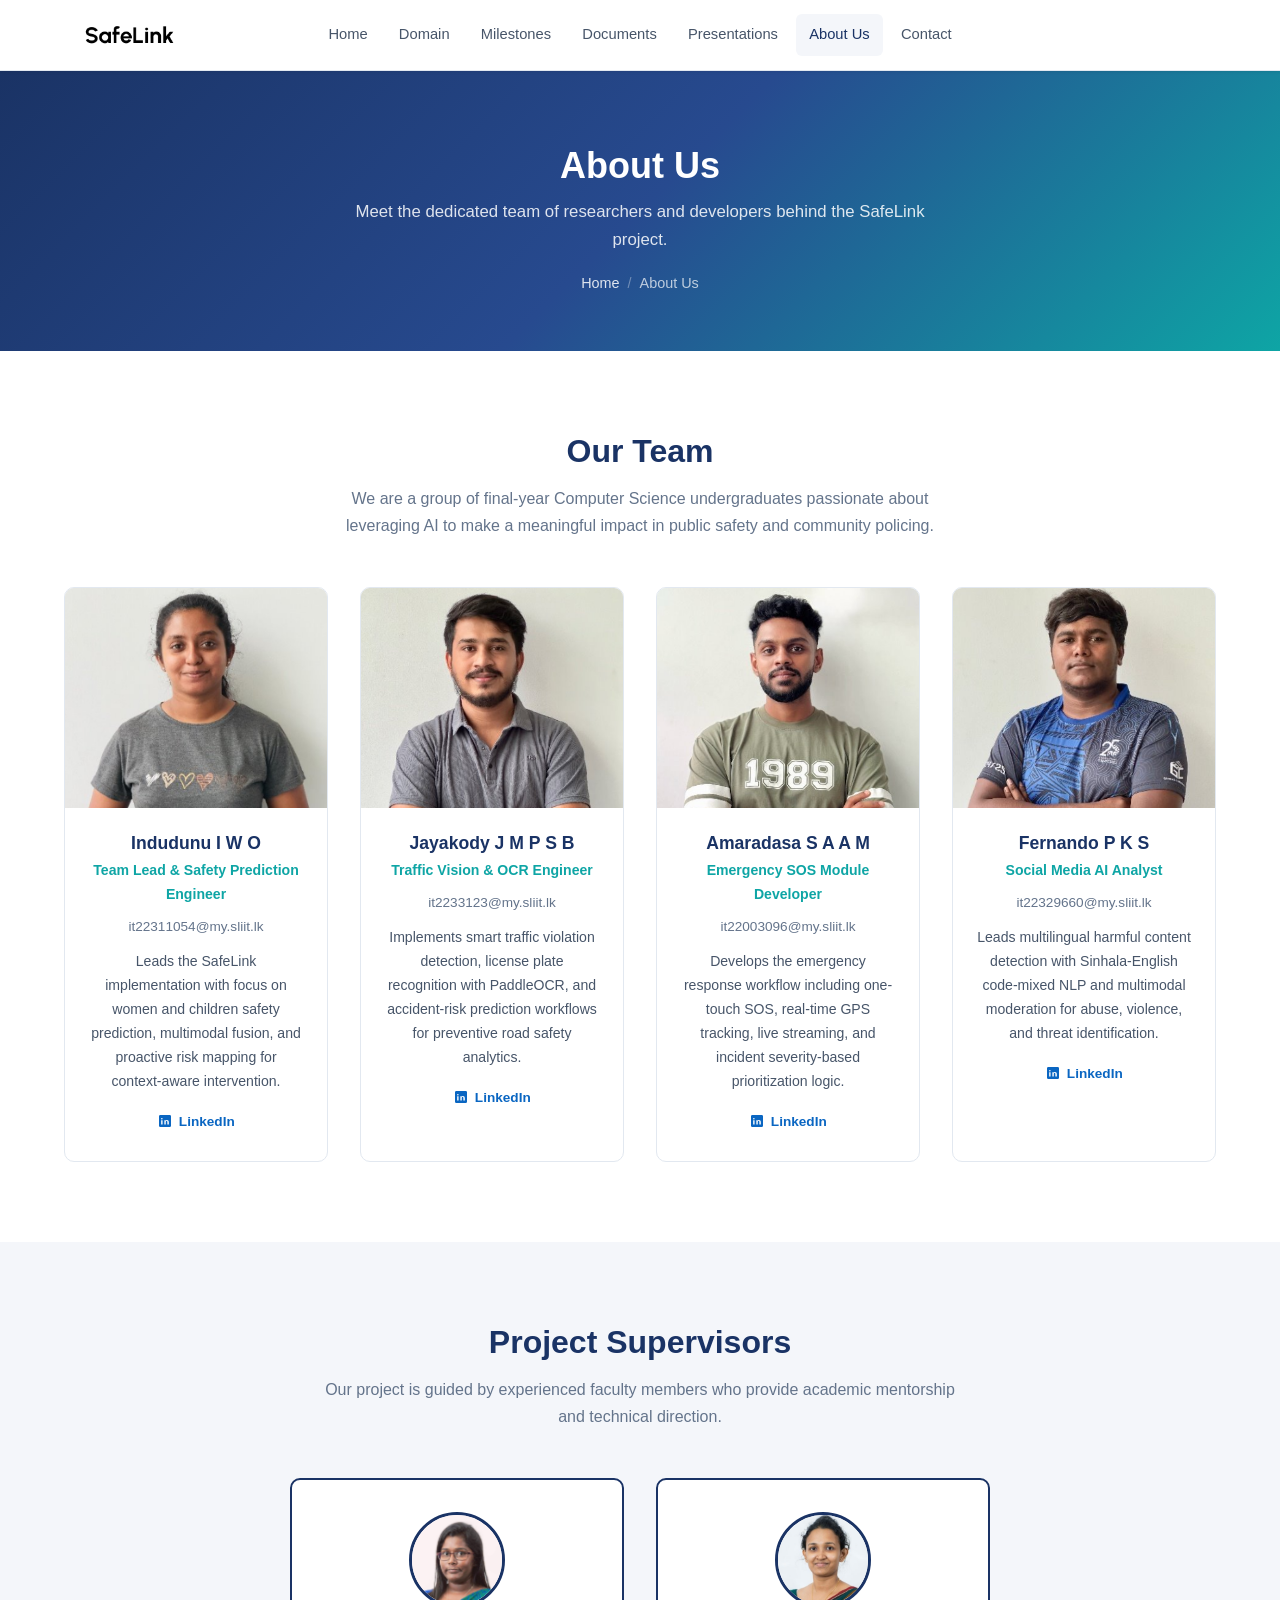
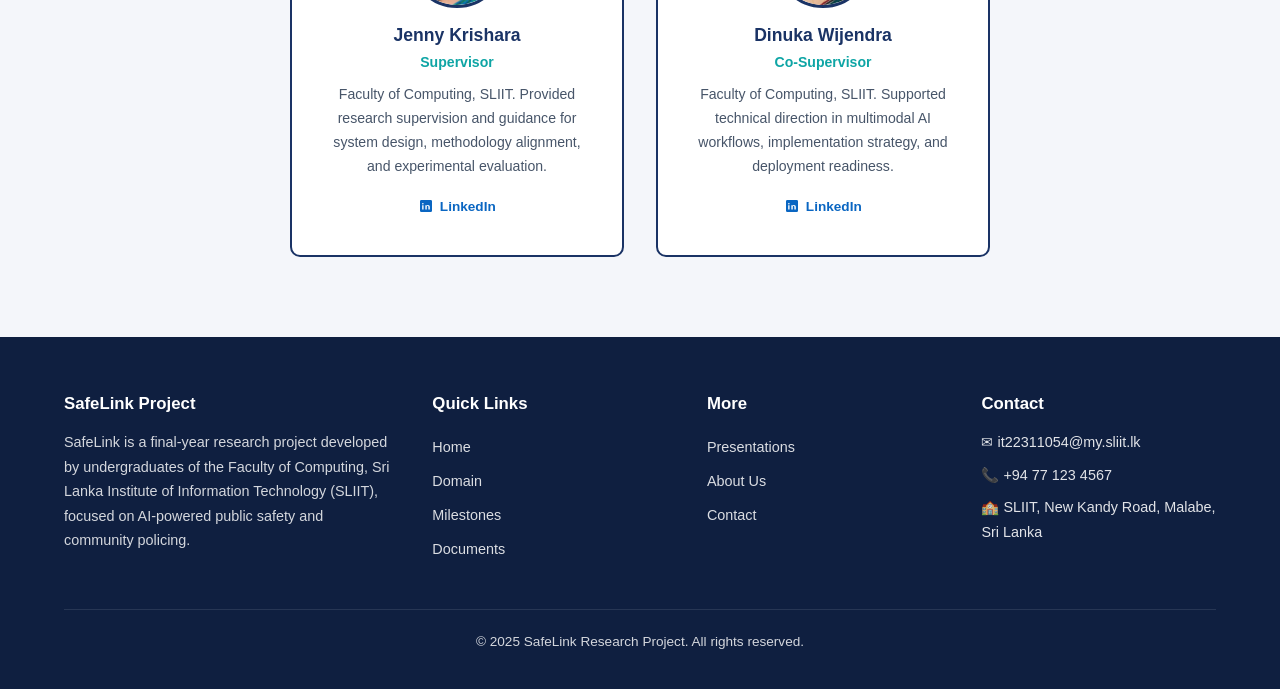
==== about.html @ ca7496c5 "feat: Initial Commit" ====
<!DOCTYPE html>
<!--
  about.html
  ==========
  About Us page for the SafeLink project.
  Introduces the team members, their roles, and project supervisors.
-->
<html lang="en">
<head>
    <meta charset="UTF-8">
    <meta name="viewport" content="width=device-width, initial-scale=1.0">
    <meta name="description" content="Meet the team behind the SafeLink research project">
    <title>About Us | SafeLink Project</title>
    <link rel="stylesheet" href="css/style.css">
</head>
<body>

    <!-- ===================== NAVIGATION BAR ===================== -->
    <nav class="navbar" aria-label="Main navigation">
        <div class="container">
            <a href="index.html" class="nav-logo">
                <img src="images/logo.png" alt="SafeLink Logo">
            </a>
            <div class="nav-links" id="navLinks">
                <a href="index.html">Home</a>
                <a href="domain.html">Domain</a>
                <a href="milestones.html">Milestones</a>
                <a href="documents.html">Documents</a>
                <a href="presentations.html">Presentations</a>
                <a href="about.html" class="active">About Us</a>
                <a href="contact.html">Contact</a>
            </div>
            <button class="nav-toggle" id="navToggle" aria-label="Toggle navigation menu">
                <span></span>
                <span></span>
                <span></span>
            </button>
        </div>
    </nav>

    <!-- ===================== PAGE BANNER ===================== -->
    <section class="page-banner">
        <div class="container">
            <h1>About Us</h1>
            <p>Meet the dedicated team of researchers and developers behind the SafeLink project.</p>
            <div class="breadcrumb">
                <a href="index.html">Home</a>
                <span class="separator">/</span>
                <span>About Us</span>
            </div>
        </div>
    </section>

    <!-- ===================== TEAM INTRODUCTION ===================== -->
    <section class="section">
        <div class="container">
            <div class="section-header">
                <h2>Our Team</h2>
                <p>
                    We are a group of final-year Computer Science undergraduates passionate about
                    leveraging AI to make a meaningful impact in public safety and community policing.
                </p>
            </div>

            <!-- Team member cards -->
            <div class="team-grid">

                <!-- Member 1 -->
                <div class="team-card">
                    <div class="team-photo">
                        <img src="images/member1.png" alt="Photo of Indudunu I W O">
                    </div>
                    <div class="team-info">
                        <h3>Indudunu I W O</h3>
                        <p class="team-role">Team Lead &amp; Safety Prediction Engineer</p>
                        <p class="team-email">it22311054@my.sliit.lk</p>
                        <p class="team-bio">
                            Leads the SafeLink implementation with focus on women and children
                            safety prediction, multimodal fusion, and proactive risk mapping for
                            context-aware intervention.
                        </p>
                        <div class="team-social">
                            <a href="https://www.linkedin.com/in/oshadhie-indudunu-34656b2b5/" class="social-link linkedin-link" target="_blank" rel="noopener" aria-label="Oshadhie Indudunu LinkedIn profile">
                                <svg viewBox="0 0 24 24" aria-hidden="true" focusable="false">
                                    <path d="M19 3A2 2 0 0 1 21 5V19A2 2 0 0 1 19 21H5A2 2 0 0 1 3 19V5A2 2 0 0 1 5 3H19M8.34 17.34V10.77H6.26V17.34H8.34M7.3 9.84A1.2 1.2 0 1 0 7.3 7.44A1.2 1.2 0 0 0 7.3 9.84M17.74 17.34V13.74C17.74 11.81 16.71 10.49 14.86 10.49C13.97 10.49 13.37 10.98 13.12 11.45V10.77H11.04V17.34H13.12V13.84C13.12 12.92 13.29 12.03 14.42 12.03C15.54 12.03 15.55 13.07 15.55 13.89V17.34H17.74Z" />
                                </svg>
                                LinkedIn
                            </a>
                        </div>
                    </div>
                </div>

                <!-- Member 2 -->
                <div class="team-card">
                    <div class="team-photo">
                        <img src="images/member2.png" alt="Photo of Jayakody J M P S B">
                    </div>
                    <div class="team-info">
                        <h3>Jayakody J M P S B</h3>
                        <p class="team-role">Traffic Vision &amp; OCR Engineer</p>
                        <p class="team-email">it2233123@my.sliit.lk</p>
                        <p class="team-bio">
                            Implements smart traffic violation detection, license plate recognition
                            with PaddleOCR, and accident-risk prediction workflows for preventive
                            road safety analytics.
                        </p>
                        <div class="team-social">
                            <a href="https://www.linkedin.com/in/pamuditha-jayakody-bb778a324/" class="social-link linkedin-link" target="_blank" rel="noopener" aria-label="Pamuditha Jayakody LinkedIn profile">
                                <svg viewBox="0 0 24 24" aria-hidden="true" focusable="false">
                                    <path d="M19 3A2 2 0 0 1 21 5V19A2 2 0 0 1 19 21H5A2 2 0 0 1 3 19V5A2 2 0 0 1 5 3H19M8.34 17.34V10.77H6.26V17.34H8.34M7.3 9.84A1.2 1.2 0 1 0 7.3 7.44A1.2 1.2 0 0 0 7.3 9.84M17.74 17.34V13.74C17.74 11.81 16.71 10.49 14.86 10.49C13.97 10.49 13.37 10.98 13.12 11.45V10.77H11.04V17.34H13.12V13.84C13.12 12.92 13.29 12.03 14.42 12.03C15.54 12.03 15.55 13.07 15.55 13.89V17.34H17.74Z" />
                                </svg>
                                LinkedIn
                            </a>
                        </div>
                    </div>
                </div>

                <!-- Member 3 -->
                <div class="team-card">
                    <div class="team-photo">
                        <img src="images/member3.png" alt="Photo of Amaradasa S A A M">
                    </div>
                    <div class="team-info">
                        <h3>Amaradasa S A A M</h3>
                        <p class="team-role">Emergency SOS Module Developer</p>
                        <p class="team-email">it22003096@my.sliit.lk</p>
                        <p class="team-bio">
                            Develops the emergency response workflow including one-touch SOS,
                            real-time GPS tracking, live streaming, and incident severity-based
                            prioritization logic.
                        </p>
                        <div class="team-social">
                            <a href="https://www.linkedin.com/in/ashan-madhuwantha-990557283/" class="social-link linkedin-link" target="_blank" rel="noopener" aria-label="Ashan Madhuwantha LinkedIn profile">
                                <svg viewBox="0 0 24 24" aria-hidden="true" focusable="false">
                                    <path d="M19 3A2 2 0 0 1 21 5V19A2 2 0 0 1 19 21H5A2 2 0 0 1 3 19V5A2 2 0 0 1 5 3H19M8.34 17.34V10.77H6.26V17.34H8.34M7.3 9.84A1.2 1.2 0 1 0 7.3 7.44A1.2 1.2 0 0 0 7.3 9.84M17.74 17.34V13.74C17.74 11.81 16.71 10.49 14.86 10.49C13.97 10.49 13.37 10.98 13.12 11.45V10.77H11.04V17.34H13.12V13.84C13.12 12.92 13.29 12.03 14.42 12.03C15.54 12.03 15.55 13.07 15.55 13.89V17.34H17.74Z" />
                                </svg>
                                LinkedIn
                            </a>
                        </div>
                    </div>
                </div>

                <!-- Member 4 -->
                <div class="team-card">
                    <div class="team-photo">
                        <img src="images/member4.png" alt="Photo of Fernando P K S">
                    </div>
                    <div class="team-info">
                        <h3>Fernando P K S</h3>
                        <p class="team-role">Social Media AI Analyst</p>
                        <p class="team-email">it22329660@my.sliit.lk</p>
                        <p class="team-bio">
                            Leads multilingual harmful content detection with Sinhala-English
                            code-mixed NLP and multimodal moderation for abuse, violence,
                            and threat identification.
                        </p>
                        <div class="team-social">
                            <a href="https://www.linkedin.com/in/kavindu-fernando-84b8002a3/" class="social-link linkedin-link" target="_blank" rel="noopener" aria-label="Kavindu Fernando LinkedIn profile">
                                <svg viewBox="0 0 24 24" aria-hidden="true" focusable="false">
                                    <path d="M19 3A2 2 0 0 1 21 5V19A2 2 0 0 1 19 21H5A2 2 0 0 1 3 19V5A2 2 0 0 1 5 3H19M8.34 17.34V10.77H6.26V17.34H8.34M7.3 9.84A1.2 1.2 0 1 0 7.3 7.44A1.2 1.2 0 0 0 7.3 9.84M17.74 17.34V13.74C17.74 11.81 16.71 10.49 14.86 10.49C13.97 10.49 13.37 10.98 13.12 11.45V10.77H11.04V17.34H13.12V13.84C13.12 12.92 13.29 12.03 14.42 12.03C15.54 12.03 15.55 13.07 15.55 13.89V17.34H17.74Z" />
                                </svg>
                                LinkedIn
                            </a>
                        </div>
                    </div>
                </div>

            </div>
        </div>
    </section>

    <!-- ===================== SUPERVISORS ===================== -->
    <section class="section section-alt">
        <div class="container">
            <div class="section-header">
                <h2>Project Supervisors</h2>
                <p>Our project is guided by experienced faculty members who provide academic mentorship and technical direction.</p>
            </div>

            <div class="supervisor-grid">

                <!-- Supervisor -->
                <div class="supervisor-card">
                    <img src="images/Jenny Krishara.png" alt="Photo of Jenny Krishara" class="supervisor-avatar-image">
                    <h3>Jenny Krishara</h3>
                    <p class="team-role">Supervisor</p>
                    <p>
                        Faculty of Computing, SLIIT. Provided research supervision and guidance
                        for system design, methodology alignment, and experimental evaluation.
                    </p>
                    <div class="team-social">
                        <a href="https://www.linkedin.com/in/jenny-krishara-1a09a0111/" class="social-link linkedin-link" target="_blank" rel="noopener" aria-label="Jenny Krishara LinkedIn profile">
                            <svg viewBox="0 0 24 24" aria-hidden="true" focusable="false">
                                <path d="M19 3A2 2 0 0 1 21 5V19A2 2 0 0 1 19 21H5A2 2 0 0 1 3 19V5A2 2 0 0 1 5 3H19M8.34 17.34V10.77H6.26V17.34H8.34M7.3 9.84A1.2 1.2 0 1 0 7.3 7.44A1.2 1.2 0 0 0 7.3 9.84M17.74 17.34V13.74C17.74 11.81 16.71 10.49 14.86 10.49C13.97 10.49 13.37 10.98 13.12 11.45V10.77H11.04V17.34H13.12V13.84C13.12 12.92 13.29 12.03 14.42 12.03C15.54 12.03 15.55 13.07 15.55 13.89V17.34H17.74Z" />
                            </svg>
                            LinkedIn
                        </a>
                    </div>
                </div>

                <!-- Co-Supervisor -->
                <div class="supervisor-card">
                    <img src="images/Dinuka Wijendra.png" alt="Photo of Dinuka Wijendra" class="supervisor-avatar-image">
                    <h3>Dinuka Wijendra</h3>
                    <p class="team-role">Co-Supervisor</p>
                    <p>
                        Faculty of Computing, SLIIT. Supported technical direction in multimodal
                        AI workflows, implementation strategy, and deployment readiness.
                    </p>
                    <div class="team-social">
                        <a href="https://www.linkedin.com/in/dinuka-wijendra-b87002245/" class="social-link linkedin-link" target="_blank" rel="noopener" aria-label="Dinuka Wijendra LinkedIn profile">
                            <svg viewBox="0 0 24 24" aria-hidden="true" focusable="false">
                                <path d="M19 3A2 2 0 0 1 21 5V19A2 2 0 0 1 19 21H5A2 2 0 0 1 3 19V5A2 2 0 0 1 5 3H19M8.34 17.34V10.77H6.26V17.34H8.34M7.3 9.84A1.2 1.2 0 1 0 7.3 7.44A1.2 1.2 0 0 0 7.3 9.84M17.74 17.34V13.74C17.74 11.81 16.71 10.49 14.86 10.49C13.97 10.49 13.37 10.98 13.12 11.45V10.77H11.04V17.34H13.12V13.84C13.12 12.92 13.29 12.03 14.42 12.03C15.54 12.03 15.55 13.07 15.55 13.89V17.34H17.74Z" />
                            </svg>
                            LinkedIn
                        </a>
                    </div>
                </div>

            </div>
        </div>
    </section>

    <!-- ===================== FOOTER ===================== -->
    <footer class="footer">
        <div class="container">
            <div class="footer-grid">
                <div class="footer-about">
                    <h4>SafeLink Project</h4>
                    <p>
                        SafeLink is a final-year research project developed by undergraduates of the
                        Faculty of Computing, Sri Lanka Institute of Information Technology (SLIIT),
                        focused on AI-powered public safety and community policing.
                    </p>
                </div>
                <div class="footer-links">
                    <h4>Quick Links</h4>
                    <a href="index.html">Home</a>
                    <a href="domain.html">Domain</a>
                    <a href="milestones.html">Milestones</a>
                    <a href="documents.html">Documents</a>
                </div>
                <div class="footer-links">
                    <h4>More</h4>
                    <a href="presentations.html">Presentations</a>
                    <a href="about.html">About Us</a>
                    <a href="contact.html">Contact</a>
                </div>
                <div class="footer-contact">
                    <h4>Contact</h4>
                    <p>&#9993; it22311054@my.sliit.lk</p>
                    <p>&#128222; +94 77 123 4567</p>
                    <p>&#127979; SLIIT, New Kandy Road, Malabe, Sri Lanka</p>
                </div>
            </div>
            <div class="footer-bottom">
                <p>&copy; 2025 SafeLink Research Project. All rights reserved.</p>
            </div>
        </div>
    </footer>

    <!-- Mobile nav toggle -->
    <script>
        document.getElementById('navToggle').addEventListener('click', function () {
            document.getElementById('navLinks').classList.toggle('open');
        });
    </script>

</body>
</html>
---- css/style.css ----
/*
 * style.css
 * =========
 * Shared stylesheet for the SafeLink public safety research project
 * project website. This single file styles all pages for a consistent,
 * modern, and responsive academic look.
 *
 * Table of Contents:
 *   1. CSS Variables & Reset
 *   2. Base / Typography
 *   3. Layout Utilities
 *   4. Navigation Bar
 *   5. Page Banner
 *   6. Hero Section (Home)
 *   7. Section Styles
 *   8. Cards
 *   9. Timeline (Milestones)
 *  10. Team Cards (About)
 *  11. Documents & Presentations Grid
 *  12. Contact Page
 *  13. Footer
 *  14. Buttons & Badges
 *  15. Responsive Breakpoints
 */

/* =============================================
   1. CSS Variables & Reset
   ============================================= */

:root {
    --primary: #1a3365;
    --primary-light: #274a8f;
    --primary-dark: #0f1f40;
    --secondary: #0ea5a5;
    --secondary-light: #14c8c8;
    --accent: #f59e0b;
    --bg-white: #ffffff;
    --bg-light: #f4f6fa;
    --bg-gray: #e9ecf2;
    --text-dark: #1e293b;
    --text-medium: #475569;
    --text-light: #64748b;
    --border-color: #e2e8f0;
    --shadow-sm: 0 1px 3px rgba(0, 0, 0, 0.08);
    --shadow-md: 0 4px 12px rgba(0, 0, 0, 0.1);
    --shadow-lg: 0 10px 30px rgba(0, 0, 0, 0.12);
    --radius-sm: 6px;
    --radius-md: 10px;
    --radius-lg: 16px;
    --transition: 0.3s ease;
    --max-width: 1200px;
    --font-main: 'Segoe UI', 'Helvetica Neue', Arial, sans-serif;
}

*,
*::before,
*::after {
    margin: 0;
    padding: 0;
    box-sizing: border-box;
}

html {
    scroll-behavior: smooth;
    font-size: 16px;
}

body {
    font-family: var(--font-main);
    color: var(--text-dark);
    background-color: var(--bg-white);
    line-height: 1.7;
    -webkit-font-smoothing: antialiased;
}

img {
    max-width: 100%;
    display: block;
}

a {
    text-decoration: none;
    color: inherit;
}

ul {
    list-style: none;
}

/* =============================================
   2. Base / Typography
   ============================================= */

h1, h2, h3, h4 {
    line-height: 1.3;
    color: var(--primary);
    font-weight: 700;
}

h1 { font-size: 2.5rem; }
h2 { font-size: 2rem; }
h3 { font-size: 1.35rem; }
h4 { font-size: 1.1rem; }

p {
    color: var(--text-medium);
    margin-bottom: 1rem;
}

/* =============================================
   3. Layout Utilities
   ============================================= */

.container {
    width: 100%;
    max-width: var(--max-width);
    margin: 0 auto;
    padding: 0 1.5rem;
}

.section {
    padding: 5rem 0;
}

.section-alt {
    background-color: var(--bg-light);
}

.section-header {
    text-align: center;
    margin-bottom: 3rem;
}

.section-header h2 {
    margin-bottom: 0.75rem;
}

.section-header p {
    max-width: 640px;
    margin: 0 auto;
    color: var(--text-light);
}

.grid-2 {
    display: grid;
    grid-template-columns: repeat(2, 1fr);
    gap: 2rem;
}

.grid-3 {
    display: grid;
    grid-template-columns: repeat(3, 1fr);
    gap: 2rem;
}

.grid-4 {
    display: grid;
    grid-template-columns: repeat(4, 1fr);
    gap: 2rem;
}

/* =============================================
   4. Navigation Bar
   ============================================= */

.navbar {
    position: sticky;
    top: 0;
    z-index: 1000;
    background-color: var(--bg-white);
    border-bottom: 1px solid var(--border-color);
    box-shadow: var(--shadow-sm);
}

.navbar .container {
    display: flex;
    align-items: center;
    justify-content: center;
    height: 70px;
    position: relative;
}

.nav-logo {
    display: flex;
    align-items: center;
    gap: 0.5rem;
    font-weight: 700;
    font-size: 1.2rem;
    color: var(--primary);
    position: absolute;
    left: 1.5rem;
}

.nav-logo img {
    height: 55px;
    width: auto;
    object-fit: contain;
}

.nav-links {
    display: flex;
    align-items: center;
    gap: 0.25rem;
}

.nav-links a {
    padding: 0.5rem 0.85rem;
    font-size: 0.92rem;
    font-weight: 500;
    color: var(--text-medium);
    border-radius: var(--radius-sm);
    transition: color var(--transition), background-color var(--transition);
}

.nav-links a:hover,
.nav-links a.active {
    color: var(--primary);
    background-color: var(--bg-light);
}

/* Hamburger (mobile) */
.nav-toggle {
    display: none;
    flex-direction: column;
    gap: 5px;
    cursor: pointer;
    background: none;
    border: none;
    padding: 0.25rem;
    position: absolute;
    right: 1.5rem;
}

.nav-toggle span {
    display: block;
    width: 26px;
    height: 3px;
    background-color: var(--primary);
    border-radius: 2px;
    transition: var(--transition);
}

/* =============================================
   5. Page Banner (used on inner pages)
   ============================================= */

.page-banner {
    background: linear-gradient(135deg, var(--primary) 0%, var(--primary-light) 50%, var(--secondary) 100%);
    color: #fff;
    padding: 4.5rem 0 3.5rem;
    text-align: center;
}

.page-banner h1 {
    color: #fff;
    margin-bottom: 0.5rem;
    font-size: 2.25rem;
}

.page-banner p {
    color: rgba(255, 255, 255, 0.85);
    max-width: 600px;
    margin: 0 auto;
    font-size: 1.05rem;
}

/* Breadcrumb */
.breadcrumb {
    display: flex;
    justify-content: center;
    gap: 0.5rem;
    margin-top: 1rem;
    font-size: 0.9rem;
    color: rgba(255, 255, 255, 0.7);
}

.breadcrumb a {
    color: rgba(255, 255, 255, 0.85);
    transition: color var(--transition);
}

.breadcrumb a:hover {
    color: #fff;
}

.breadcrumb .separator {
    opacity: 0.5;
}

/* =============================================
   6. Hero Section (Home Page)
   ============================================= */

.hero {
    background: linear-gradient(135deg, var(--primary-dark) 0%, var(--primary) 40%, var(--primary-light) 70%, var(--secondary) 100%);
    color: #fff;
    padding: 6rem 0 5rem;
    position: relative;
    overflow: hidden;
}

.hero::before {
    content: '';
    position: absolute;
    top: -50%;
    right: -20%;
    width: 600px;
    height: 600px;
    background: radial-gradient(circle, rgba(14, 165, 165, 0.15) 0%, transparent 70%);
    border-radius: 50%;
}

.hero::after {
    content: '';
    position: absolute;
    bottom: -30%;
    left: -10%;
    width: 400px;
    height: 400px;
    background: radial-gradient(circle, rgba(245, 158, 11, 0.1) 0%, transparent 70%);
    border-radius: 50%;
}

.hero .container {
    position: relative;
    z-index: 1;
    text-align: center;
}

.hero-badge {
    display: inline-block;
    background: rgba(255, 255, 255, 0.15);
    backdrop-filter: blur(4px);
    padding: 0.4rem 1.2rem;
    border-radius: 50px;
    font-size: 0.85rem;
    font-weight: 500;
    margin-bottom: 1.5rem;
    border: 1px solid rgba(255, 255, 255, 0.2);
}

.hero h1 {
    color: #fff;
    font-size: 3rem;
    max-width: 800px;
    margin: 0 auto 1rem;
}

.hero .subtitle {
    font-size: 1.2rem;
    color: rgba(255, 255, 255, 0.9);
    margin-bottom: 0.75rem;
    font-weight: 500;
}

.hero .description {
    font-size: 1.05rem;
    color: rgba(255, 255, 255, 0.75);
    max-width: 620px;
    margin: 0 auto 2.5rem;
    line-height: 1.8;
}

.hero-buttons {
    display: flex;
    gap: 1rem;
    justify-content: center;
    flex-wrap: wrap;
}

/* =============================================
   7. Section Styles
   ============================================= */

/* Project overview on home page */
.overview-content {
    display: grid;
    grid-template-columns: 1fr 1fr;
    gap: 3rem;
    align-items: center;
}

.overview-text h2 {
    margin-bottom: 1rem;
}

.overview-text p {
    margin-bottom: 1.25rem;
}

.overview-image {
    background: var(--bg-light);
    border-radius: var(--radius-lg);
    display: flex;
    align-items: center;
    justify-content: center;
    overflow: hidden;
    border: 1px solid var(--border-color);
    padding: 1rem;
}

.overview-image img {
    width: 100%;
    height: auto;
    display: block;
    border-radius: var(--radius-md);
}

/* Feature cards */
.features-grid {
    display: grid;
    grid-template-columns: repeat(3, 1fr);
    gap: 2rem;
}

.feature-card {
    background: var(--bg-white);
    border: 1px solid var(--border-color);
    border-radius: var(--radius-md);
    padding: 2rem;
    text-align: center;
    transition: transform var(--transition), box-shadow var(--transition);
}

.feature-card:hover {
    transform: translateY(-4px);
    box-shadow: var(--shadow-md);
}

.feature-icon {
    width: 60px;
    height: 60px;
    background: linear-gradient(135deg, var(--primary), var(--secondary));
    border-radius: var(--radius-md);
    display: flex;
    align-items: center;
    justify-content: center;
    margin: 0 auto 1.25rem;
    font-size: 1.5rem;
    color: #fff;
}

.feature-card h3 {
    margin-bottom: 0.75rem;
    font-size: 1.15rem;
}

.feature-card p {
    font-size: 0.93rem;
}

/* Why it matters */
.matters-grid {
    display: grid;
    grid-template-columns: repeat(2, 1fr);
    gap: 2rem;
}

.matter-item {
    display: flex;
    gap: 1rem;
    align-items: flex-start;
}

.matter-number {
    flex-shrink: 0;
    width: 44px;
    height: 44px;
    background: var(--primary);
    color: #fff;
    border-radius: 50%;
    display: flex;
    align-items: center;
    justify-content: center;
    font-weight: 700;
    font-size: 1rem;
}

.matter-item h4 {
    margin-bottom: 0.3rem;
}

.matter-item p {
    font-size: 0.93rem;
    margin-bottom: 0;
}

/* Quick links on home page */
.quick-links-grid {
    display: grid;
    grid-template-columns: repeat(3, 1fr);
    gap: 1.5rem;
}

.quick-link-card {
    background: var(--bg-white);
    border: 1px solid var(--border-color);
    border-radius: var(--radius-md);
    padding: 2rem 1.5rem;
    text-align: center;
    transition: transform var(--transition), box-shadow var(--transition), border-color var(--transition);
    cursor: pointer;
    display: block;
}

.quick-link-card:hover {
    transform: translateY(-4px);
    box-shadow: var(--shadow-md);
    border-color: var(--secondary);
}

.quick-link-icon {
    width: 52px;
    height: 52px;
    background: var(--bg-light);
    border-radius: var(--radius-md);
    display: flex;
    align-items: center;
    justify-content: center;
    margin: 0 auto 1rem;
    font-size: 1.4rem;
    color: var(--primary);
    transition: background var(--transition);
}

.quick-link-card:hover .quick-link-icon {
    background: linear-gradient(135deg, var(--primary), var(--secondary));
    color: #fff;
}

.quick-link-card h3 {
    font-size: 1.05rem;
    margin-bottom: 0.4rem;
}

.quick-link-card p {
    font-size: 0.88rem;
    margin-bottom: 0;
}

/* =============================================
   8. Cards (generic)
   ============================================= */

.card {
    background: var(--bg-white);
    border: 1px solid var(--border-color);
    border-radius: var(--radius-md);
    padding: 2rem;
    transition: transform var(--transition), box-shadow var(--transition);
}

.card:hover {
    transform: translateY(-3px);
    box-shadow: var(--shadow-md);
}

.card h3 {
    margin-bottom: 0.75rem;
}

.card p {
    font-size: 0.93rem;
}

/* Milestones marks breakdown cards */
.marks-grid {
    gap: 1.25rem;
}

.mark-card {
    text-align: center;
    padding: 1.35rem;
    border-radius: var(--radius-md);
    border: 1px solid var(--border-color);
    background: var(--bg-white);
}

.mark-card .mark-value {
    font-size: 2rem;
    line-height: 1;
    color: var(--secondary);
    margin-bottom: 0.55rem;
    font-weight: 800;
}

.mark-card h4 {
    font-size: 1.05rem;
    color: var(--primary);
    line-height: 1.35;
    margin: 0 0 0.5rem;
    min-height: 2.9rem;
    display: flex;
    align-items: center;
    justify-content: center;
}

.mark-card p {
    margin: 0;
    font-size: 0.85rem;
    line-height: 1.45;
    color: var(--text-medium);
    min-height: 2.4rem;
}

/* Domain page specific cards */
.domain-card {
    background: var(--bg-white);
    border: 1px solid var(--border-color);
    border-radius: var(--radius-md);
    padding: 2.25rem;
    margin-bottom: 2rem;
}

.domain-card h3 {
    margin-bottom: 1rem;
    display: flex;
    align-items: center;
    gap: 0.6rem;
}

.domain-card h3 .card-number {
    background: var(--primary);
    color: #fff;
    width: 32px;
    height: 32px;
    border-radius: 50%;
    display: inline-flex;
    align-items: center;
    justify-content: center;
    font-size: 0.85rem;
    flex-shrink: 0;
}

.domain-card ul {
    list-style: disc;
    padding-left: 1.5rem;
}

.domain-card ul li {
    color: var(--text-medium);
    margin-bottom: 0.5rem;
    font-size: 0.95rem;
}

/* Methodology steps */
.methodology-steps {
    display: grid;
    grid-template-columns: repeat(4, 1fr);
    gap: 1.5rem;
    margin-top: 1.5rem;
}

.step-box {
    background: var(--bg-light);
    border-radius: var(--radius-md);
    padding: 1.5rem;
    text-align: center;
    position: relative;
    border: 1px solid var(--border-color);
    transition: transform var(--transition), box-shadow var(--transition);
}

.step-box:hover {
    transform: translateY(-3px);
    box-shadow: var(--shadow-md);
}

.step-number {
    width: 40px;
    height: 40px;
    background: linear-gradient(135deg, var(--primary), var(--secondary));
    color: #fff;
    border-radius: 50%;
    display: flex;
    align-items: center;
    justify-content: center;
    margin: 0 auto 0.75rem;
    font-weight: 700;
    font-size: 0.95rem;
}

.step-box h4 {
    margin-bottom: 0.5rem;
    font-size: 1rem;
}

.step-box p {
    font-size: 0.85rem;
    margin-bottom: 0;
}

/* Technology tags */
.tech-tags {
    display: flex;
    flex-wrap: wrap;
    gap: 0.75rem;
    margin-top: 1.25rem;
}

.tech-tag {
    background: var(--bg-light);
    border: 1px solid var(--border-color);
    border-radius: 50px;
    padding: 0.5rem 1.25rem;
    font-size: 0.9rem;
    font-weight: 500;
    color: var(--primary);
    transition: background var(--transition), color var(--transition);
}

.tech-tag:hover {
    background: var(--primary);
    color: #fff;
}

/* =============================================
   9. Timeline (Milestones)
   ============================================= */

.timeline {
    position: relative;
    max-width: 800px;
    margin: 0 auto;
    padding: 1rem 0;
}

.timeline::before {
    content: '';
    position: absolute;
    left: 50%;
    top: 0;
    bottom: 0;
    width: 3px;
    background: linear-gradient(to bottom, var(--primary), var(--secondary));
    transform: translateX(-50%);
    border-radius: 2px;
}

.timeline-item {
    position: relative;
    width: 50%;
    padding: 1rem 2.5rem 2rem;
}

.timeline-item:nth-child(odd) {
    left: 0;
    text-align: right;
    padding-right: 3rem;
    padding-left: 0;
}

.timeline-item:nth-child(even) {
    left: 50%;
    text-align: left;
    padding-left: 3rem;
    padding-right: 0;
}

.timeline-dot {
    position: absolute;
    top: 1.25rem;
    width: 18px;
    height: 18px;
    background: var(--secondary);
    border: 3px solid var(--bg-white);
    border-radius: 50%;
    box-shadow: 0 0 0 3px var(--secondary);
    z-index: 1;
}

.timeline-item:nth-child(odd) .timeline-dot {
    right: -9px;
}

.timeline-item:nth-child(even) .timeline-dot {
    left: -9px;
}

.timeline-content {
    background: var(--bg-white);
    border: 1px solid var(--border-color);
    border-radius: var(--radius-md);
    padding: 1.5rem;
    transition: transform var(--transition), box-shadow var(--transition);
}

.timeline-content:hover {
    transform: translateY(-3px);
    box-shadow: var(--shadow-md);
}

.timeline-date {
    display: inline-block;
    background: var(--primary);
    color: #fff;
    padding: 0.25rem 0.85rem;
    border-radius: 50px;
    font-size: 0.8rem;
    font-weight: 600;
    margin-bottom: 0.75rem;
}

.timeline-content h3 {
    margin-bottom: 0.5rem;
    font-size: 1.15rem;
}

.timeline-content p {
    font-size: 0.9rem;
    margin-bottom: 0.75rem;
}

.timeline-marks {
    display: inline-block;
    background: rgba(14, 165, 165, 0.1);
    color: var(--secondary);
    padding: 0.25rem 0.75rem;
    border-radius: var(--radius-sm);
    font-size: 0.85rem;
    font-weight: 600;
}

/* =============================================
   10. Team Cards (About)
   ============================================= */

.team-grid {
    display: grid;
    grid-template-columns: repeat(4, 1fr);
    gap: 2rem;
}

.team-card {
    background: var(--bg-white);
    border: 1px solid var(--border-color);
    border-radius: var(--radius-md);
    overflow: hidden;
    text-align: center;
    transition: transform var(--transition), box-shadow var(--transition);
}

.team-card:hover {
    transform: translateY(-5px);
    box-shadow: var(--shadow-lg);
}

.team-photo {
    width: 100%;
    height: 220px;
    background: linear-gradient(135deg, var(--bg-gray), var(--bg-light));
    display: flex;
    align-items: center;
    justify-content: center;
    color: var(--text-light);
    font-size: 3rem;
    overflow: hidden;
}

.team-photo img {
    width: 100%;
    height: 100%;
    object-fit: cover;
    object-position: center 10%;
}

.team-info {
    padding: 1.5rem;
}

.team-info h3 {
    font-size: 1.1rem;
    margin-bottom: 0.25rem;
}

.team-role {
    color: var(--secondary);
    font-weight: 600;
    font-size: 0.88rem;
    margin-bottom: 0.5rem;
}

.team-email {
    font-size: 0.85rem;
    color: var(--text-light);
    margin-bottom: 0.75rem;
    word-break: break-all;
}

.team-bio {
    font-size: 0.88rem;
    color: var(--text-medium);
    margin-bottom: 0;
}

.team-social {
    margin-top: 1rem;
}

.social-link {
    display: inline-flex;
    align-items: center;
    gap: 0.35rem;
    font-size: 0.85rem;
    font-weight: 600;
    text-decoration: none;
}

.linkedin-link {
    color: #0a66c2;
}

.linkedin-link:hover {
    color: #004182;
}

.linkedin-link svg {
    width: 16px;
    height: 16px;
    fill: currentColor;
}

/* Supervisor section */
.supervisor-grid {
    display: grid;
    grid-template-columns: repeat(2, 1fr);
    gap: 2rem;
    max-width: 700px;
    margin: 0 auto;
}

.supervisor-card {
    background: var(--bg-white);
    border: 2px solid var(--primary);
    border-radius: var(--radius-md);
    padding: 2rem;
    text-align: center;
    transition: transform var(--transition), box-shadow var(--transition);
}

.supervisor-card:hover {
    transform: translateY(-3px);
    box-shadow: var(--shadow-md);
}

.supervisor-avatar {
    width: 80px;
    height: 80px;
    background: linear-gradient(135deg, var(--primary), var(--secondary));
    border-radius: 50%;
    display: flex;
    align-items: center;
    justify-content: center;
    margin: 0 auto 1rem;
    color: #fff;
    font-size: 1.75rem;
    font-weight: 700;
}

.supervisor-avatar-image {
    width: 96px;
    height: 96px;
    border-radius: 50%;
    object-fit: cover;
    object-position: center 15%;
    margin: 0 auto 1rem;
    border: 3px solid var(--primary);
}

.supervisor-card h3 {
    font-size: 1.1rem;
    margin-bottom: 0.25rem;
}

.supervisor-card .team-role {
    margin-bottom: 0.5rem;
}

.supervisor-card p {
    font-size: 0.88rem;
    margin-bottom: 0;
}

/* =============================================
   11. Documents & Presentations Grid
   ============================================= */

.doc-grid {
    display: grid;
    grid-template-columns: repeat(3, 1fr);
    gap: 2rem;
}

.doc-card {
    background: var(--bg-white);
    border: 1px solid var(--border-color);
    border-radius: var(--radius-md);
    padding: 2rem;
    display: flex;
    flex-direction: column;
    transition: transform var(--transition), box-shadow var(--transition);
}

.doc-card:hover {
    transform: translateY(-4px);
    box-shadow: var(--shadow-md);
}

.doc-icon {
    width: 52px;
    height: 52px;
    background: rgba(26, 51, 101, 0.08);
    border-radius: var(--radius-md);
    display: flex;
    align-items: center;
    justify-content: center;
    margin-bottom: 1.25rem;
    font-size: 1.5rem;
    color: var(--primary);
}

.doc-card h3 {
    font-size: 1.1rem;
    margin-bottom: 0.5rem;
}

.doc-card p {
    font-size: 0.9rem;
    flex-grow: 1;
}

.doc-card-footer {
    display: flex;
    align-items: center;
    justify-content: space-between;
    margin-top: 1.25rem;
    padding-top: 1rem;
    border-top: 1px solid var(--border-color);
}

/* =============================================
   12. Contact Page
   ============================================= */

.contact-grid {
    display: grid;
    grid-template-columns: 1fr 1.3fr;
    gap: 3rem;
}

.contact-info-card {
    background: linear-gradient(135deg, var(--primary), var(--primary-light));
    border-radius: var(--radius-md);
    padding: 2.5rem;
    color: #fff;
}

.contact-info-card h3 {
    color: #fff;
    margin-bottom: 1.5rem;
    font-size: 1.3rem;
}

.contact-detail {
    display: flex;
    align-items: flex-start;
    gap: 1rem;
    margin-bottom: 1.5rem;
}

.contact-detail-icon {
    width: 44px;
    height: 44px;
    background: rgba(255, 255, 255, 0.15);
    border-radius: var(--radius-sm);
    display: flex;
    align-items: center;
    justify-content: center;
    font-size: 1.15rem;
    flex-shrink: 0;
}

.contact-detail h4 {
    color: #fff;
    font-size: 0.95rem;
    margin-bottom: 0.15rem;
}

.contact-detail p {
    color: rgba(255, 255, 255, 0.8);
    font-size: 0.9rem;
    margin-bottom: 0;
}

.contact-form-wrapper {
    background: var(--bg-white);
    border: 1px solid var(--border-color);
    border-radius: var(--radius-md);
    padding: 2.5rem;
}

.contact-form-wrapper h3 {
    margin-bottom: 1.5rem;
}

.form-group {
    margin-bottom: 1.25rem;
}

.form-group label {
    display: block;
    font-size: 0.92rem;
    font-weight: 600;
    color: var(--text-dark);
    margin-bottom: 0.4rem;
}

.form-group input,
.form-group textarea {
    width: 100%;
    padding: 0.75rem 1rem;
    border: 1px solid var(--border-color);
    border-radius: var(--radius-sm);
    font-size: 0.95rem;
    font-family: var(--font-main);
    color: var(--text-dark);
    background: var(--bg-light);
    transition: border-color var(--transition), box-shadow var(--transition);
}

.form-group input:focus,
.form-group textarea:focus {
    outline: none;
    border-color: var(--primary);
    box-shadow: 0 0 0 3px rgba(26, 51, 101, 0.1);
    background: var(--bg-white);
}

.form-group textarea {
    resize: vertical;
    min-height: 130px;
}

.form-row {
    display: grid;
    grid-template-columns: 1fr 1fr;
    gap: 1.25rem;
}

/* Map placeholder */
.map-placeholder {
    background: var(--bg-light);
    border: 2px dashed var(--border-color);
    border-radius: var(--radius-md);
    height: 280px;
    display: flex;
    align-items: center;
    justify-content: center;
    color: var(--text-light);
    font-size: 1rem;
    margin-top: 3rem;
}

/* =============================================
   13. Footer
   ============================================= */

.footer {
    background: var(--primary-dark);
    color: rgba(255, 255, 255, 0.75);
    padding: 3.5rem 0 0;
}

.footer p {
    color: rgba(255, 255, 255, 0.82);
}

.footer-grid {
    display: grid;
    grid-template-columns: 1.4fr 1fr 1fr 1fr;
    gap: 2.5rem;
    padding-bottom: 2.5rem;
}

.footer h4 {
    color: #fff;
    font-size: 1.05rem;
    margin-bottom: 1rem;
}

.footer-about p {
    font-size: 0.9rem;
    line-height: 1.7;
}

.footer-links a {
    display: block;
    padding: 0.3rem 0;
    font-size: 0.9rem;
    color: rgba(255, 255, 255, 0.85);
    transition: color var(--transition), padding-left var(--transition);
}

.footer-links a:hover {
    color: var(--secondary-light);
    padding-left: 4px;
}

.footer-contact p {
    font-size: 0.9rem;
    margin-bottom: 0.5rem;
    color: rgba(255, 255, 255, 0.88);
}

.footer-bottom {
    border-top: 1px solid rgba(255, 255, 255, 0.1);
    padding: 1.25rem 0;
    text-align: center;
    font-size: 0.85rem;
    color: rgba(255, 255, 255, 0.85);
}

/* =============================================
   14. Buttons & Badges
   ============================================= */

.btn {
    display: inline-block;
    padding: 0.7rem 1.75rem;
    border-radius: var(--radius-sm);
    font-size: 0.95rem;
    font-weight: 600;
    cursor: pointer;
    transition: transform var(--transition), box-shadow var(--transition), background var(--transition);
    border: none;
    font-family: var(--font-main);
    text-align: center;
}

.btn:hover {
    transform: translateY(-2px);
    box-shadow: var(--shadow-md);
}

.btn-primary {
    background: var(--secondary);
    color: #fff;
}

.btn-primary:hover {
    background: var(--secondary-light);
}

.btn-outline {
    background: transparent;
    color: #fff;
    border: 2px solid rgba(255, 255, 255, 0.4);
}

.btn-outline:hover {
    background: rgba(255, 255, 255, 0.1);
    border-color: #fff;
}

.btn-outline-dark {
    background: transparent;
    color: var(--primary);
    border: 2px solid var(--primary);
}

.btn-outline-dark:hover {
    background: var(--primary);
    color: #fff;
}

.btn-small {
    padding: 0.5rem 1.2rem;
    font-size: 0.85rem;
}

.btn-submit {
    background: var(--primary);
    color: #fff;
    padding: 0.8rem 2.5rem;
    font-size: 1rem;
    width: 100%;
}

.btn-submit:hover {
    background: var(--primary-light);
}

/* Badges */
.badge {
    display: inline-block;
    padding: 0.3rem 0.85rem;
    border-radius: 50px;
    font-size: 0.78rem;
    font-weight: 600;
    text-transform: uppercase;
    letter-spacing: 0.03em;
}

.badge-available {
    background: rgba(14, 165, 165, 0.12);
    color: var(--secondary);
}

.badge-pending {
    background: rgba(245, 158, 11, 0.12);
    color: var(--accent);
}

/* =============================================
   15. Responsive Breakpoints
   ============================================= */

/* Tablet (1024px and below) */
@media (max-width: 1024px) {
    .features-grid,
    .quick-links-grid,
    .doc-grid {
        grid-template-columns: repeat(2, 1fr);
    }

    .team-grid {
        grid-template-columns: repeat(2, 1fr);
    }

    .methodology-steps {
        grid-template-columns: repeat(2, 1fr);
    }

    .footer-grid {
        grid-template-columns: repeat(2, 1fr);
    }

    .overview-content {
        grid-template-columns: 1fr;
    }

    .overview-image {
        padding: 0.75rem;
    }

    .grid-4 {
        grid-template-columns: repeat(2, 1fr);
    }
}

/* Tablet-small / large phones (768px and below) */
@media (max-width: 768px) {
    h1 { font-size: 2rem; }
    h2 { font-size: 1.6rem; }

    .hero {
        padding: 4rem 0 3.5rem;
    }

    .hero h1 {
        font-size: 2.2rem;
    }

    .section {
        padding: 3.5rem 0;
    }

    .page-banner {
        padding: 3.5rem 0 2.5rem;
    }

    .navbar .container {
        justify-content: space-between;
    }

    .nav-logo,
    .nav-toggle {
        position: static;
    }

    /* Mobile navigation */
    .nav-links {
        position: fixed;
        top: 70px;
        left: 0;
        right: 0;
        background: var(--bg-white);
        flex-direction: column;
        padding: 1.5rem;
        gap: 0.25rem;
        box-shadow: var(--shadow-lg);
        transform: translateY(-120%);
        transition: transform var(--transition);
        z-index: 999;
        border-bottom: 2px solid var(--primary);
    }

    .nav-links.open {
        transform: translateY(0);
    }

    .nav-links a {
        width: 100%;
        padding: 0.75rem 1rem;
        text-align: left;
        font-size: 1rem;
    }

    .nav-toggle {
        display: flex;
    }

    /* Timeline for mobile */
    .timeline::before {
        left: 20px;
    }

    .timeline-item,
    .timeline-item:nth-child(odd),
    .timeline-item:nth-child(even) {
        width: 100%;
        left: 0;
        text-align: left;
        padding-left: 3.5rem;
        padding-right: 0;
    }

    .timeline-item:nth-child(odd) .timeline-dot,
    .timeline-item:nth-child(even) .timeline-dot {
        left: 11px;
        right: auto;
    }

    .contact-grid {
        grid-template-columns: 1fr;
    }

    .form-row {
        grid-template-columns: 1fr;
    }

    .matters-grid {
        grid-template-columns: 1fr;
    }

    .supervisor-grid {
        grid-template-columns: 1fr;
    }

    .grid-2 {
        grid-template-columns: 1fr;
    }
}

/* Mobile (480px and below) */
@media (max-width: 480px) {
    html { font-size: 15px; }

    .hero h1 {
        font-size: 1.8rem;
    }

    .hero .description {
        font-size: 0.95rem;
    }

    .hero-buttons {
        flex-direction: column;
        align-items: center;
    }

    .features-grid,
    .quick-links-grid,
    .doc-grid {
        grid-template-columns: 1fr;
    }

    .team-grid {
        grid-template-columns: 1fr;
    }

    .methodology-steps {
        grid-template-columns: 1fr;
    }

    .footer-grid {
        grid-template-columns: 1fr;
    }

    .grid-3,
    .grid-4 {
        grid-template-columns: 1fr;
    }
}
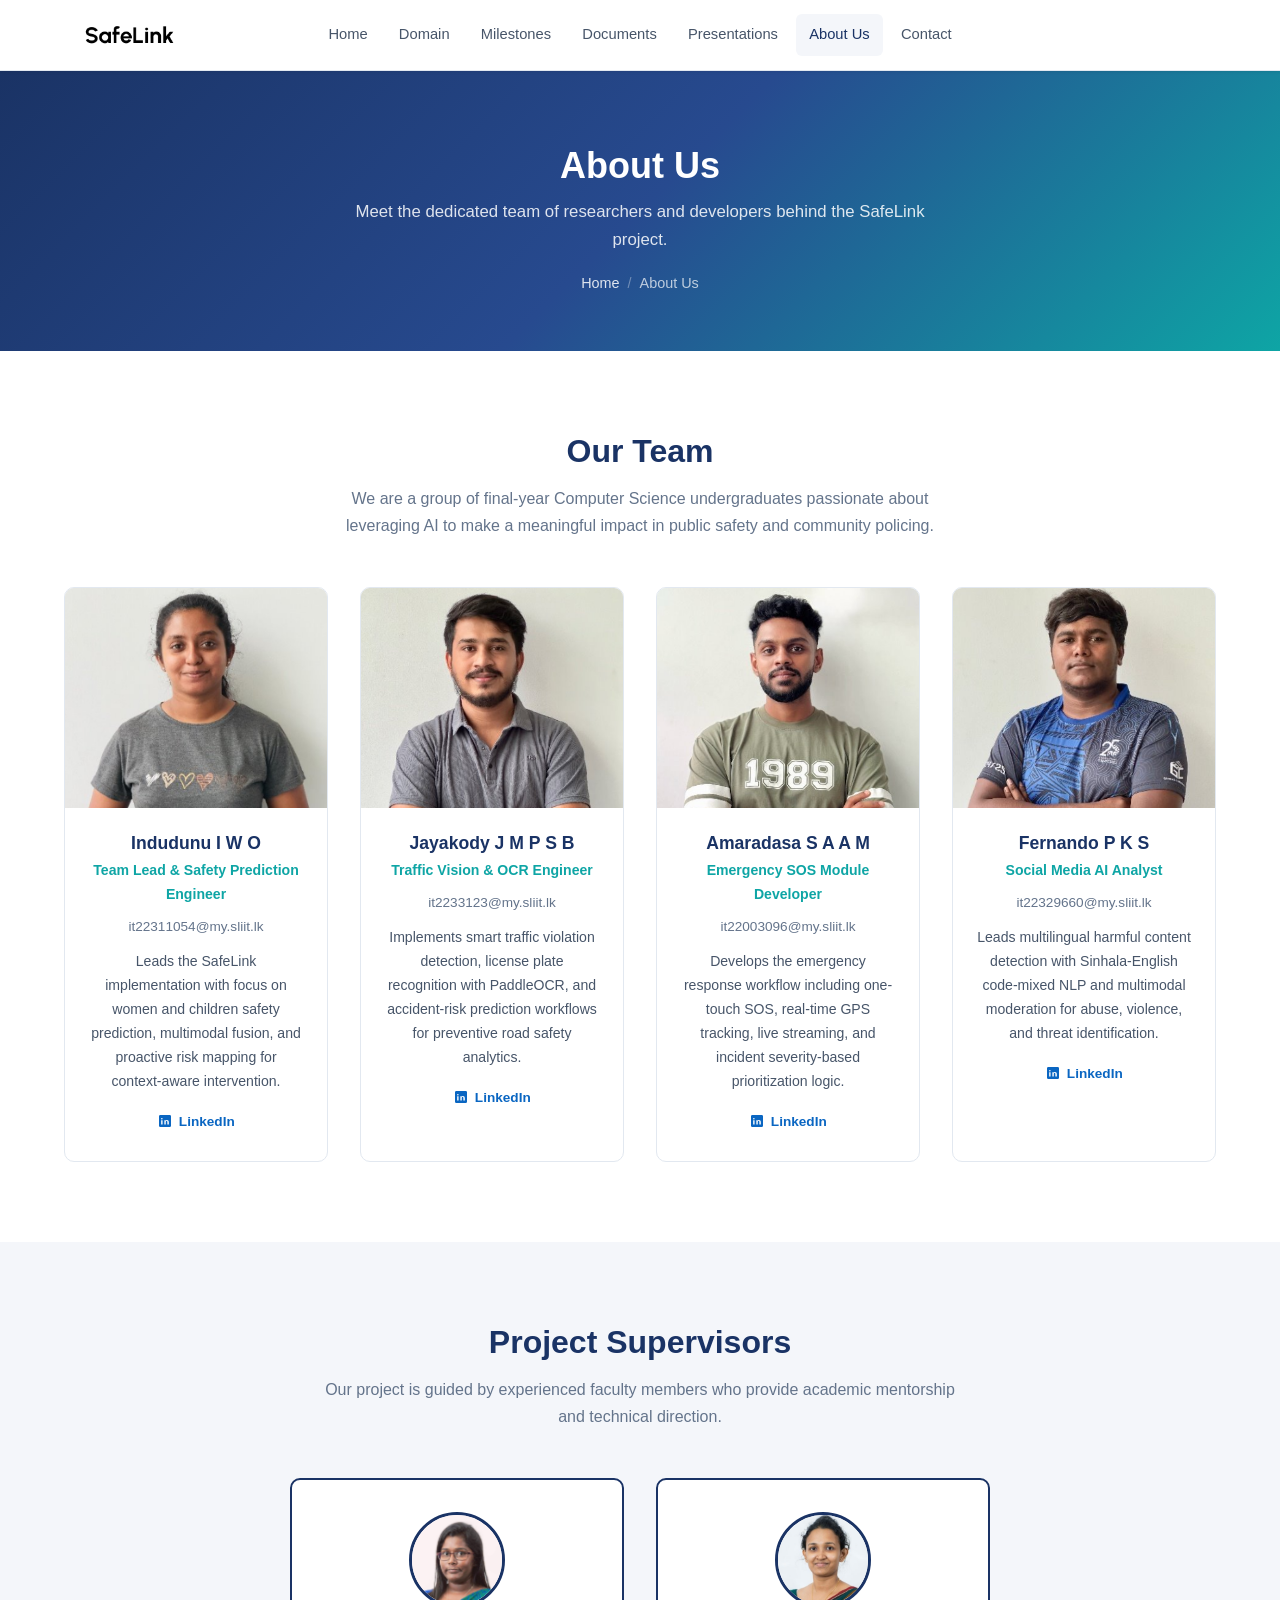
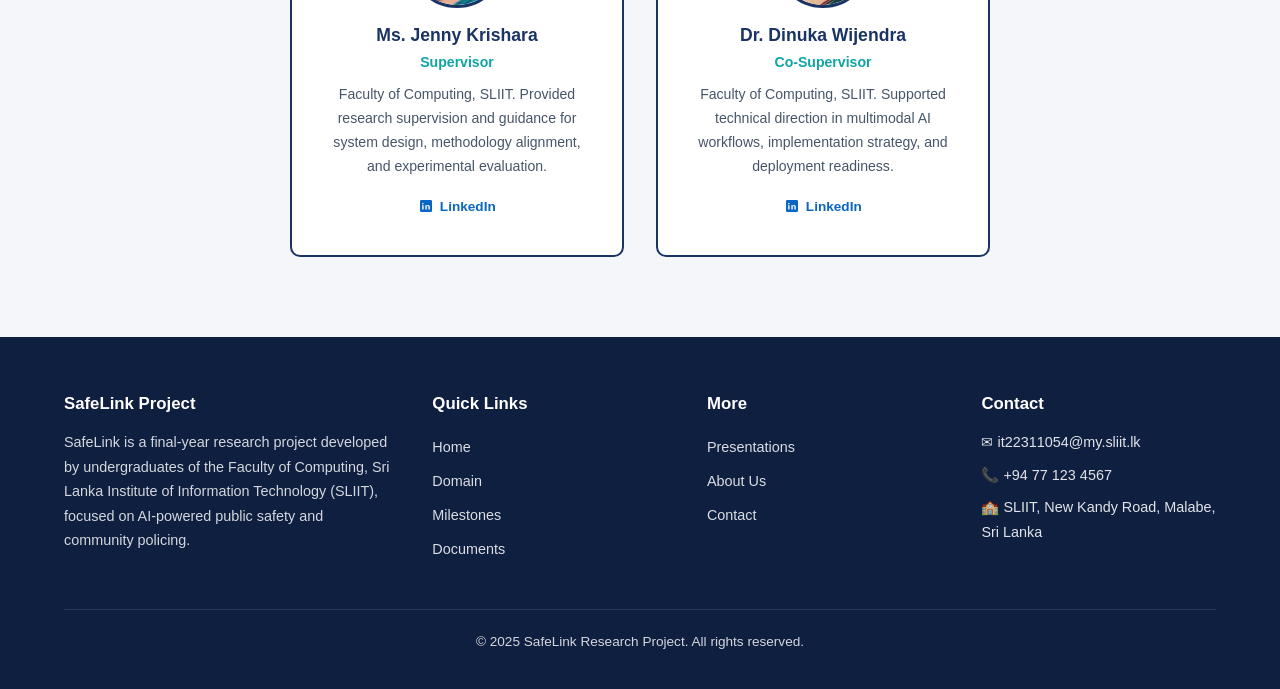
==== commit b422f4df: "feat: updated" ====
--- a/about.html
+++ b/about.html
@@ -181,15 +181,15 @@
 
                 <!-- Supervisor -->
                 <div class="supervisor-card">
-                    <img src="images/Jenny Krishara.png" alt="Photo of Jenny Krishara" class="supervisor-avatar-image">
-                    <h3>Jenny Krishara</h3>
+                    <img src="images/Jenny Krishara.png" alt="Photo of Ms. Jenny Krishara" class="supervisor-avatar-image">
+                    <h3>Ms. Jenny Krishara</h3>
                     <p class="team-role">Supervisor</p>
                     <p>
                         Faculty of Computing, SLIIT. Provided research supervision and guidance
                         for system design, methodology alignment, and experimental evaluation.
                     </p>
                     <div class="team-social">
-                        <a href="https://www.linkedin.com/in/jenny-krishara-1a09a0111/" class="social-link linkedin-link" target="_blank" rel="noopener" aria-label="Jenny Krishara LinkedIn profile">
+                        <a href="https://www.linkedin.com/in/jenny-krishara-1a09a0111/" class="social-link linkedin-link" target="_blank" rel="noopener" aria-label="Ms. Jenny Krishara LinkedIn profile">
                             <svg viewBox="0 0 24 24" aria-hidden="true" focusable="false">
                                 <path d="M19 3A2 2 0 0 1 21 5V19A2 2 0 0 1 19 21H5A2 2 0 0 1 3 19V5A2 2 0 0 1 5 3H19M8.34 17.34V10.77H6.26V17.34H8.34M7.3 9.84A1.2 1.2 0 1 0 7.3 7.44A1.2 1.2 0 0 0 7.3 9.84M17.74 17.34V13.74C17.74 11.81 16.71 10.49 14.86 10.49C13.97 10.49 13.37 10.98 13.12 11.45V10.77H11.04V17.34H13.12V13.84C13.12 12.92 13.29 12.03 14.42 12.03C15.54 12.03 15.55 13.07 15.55 13.89V17.34H17.74Z" />
                             </svg>
@@ -200,15 +200,15 @@
 
                 <!-- Co-Supervisor -->
                 <div class="supervisor-card">
-                    <img src="images/Dinuka Wijendra.png" alt="Photo of Dinuka Wijendra" class="supervisor-avatar-image">
-                    <h3>Dinuka Wijendra</h3>
+                    <img src="images/Dinuka Wijendra.png" alt="Photo of Dr. Dinuka Wijendra" class="supervisor-avatar-image">
+                    <h3>Dr. Dinuka Wijendra</h3>
                     <p class="team-role">Co-Supervisor</p>
                     <p>
                         Faculty of Computing, SLIIT. Supported technical direction in multimodal
                         AI workflows, implementation strategy, and deployment readiness.
                     </p>
                     <div class="team-social">
-                        <a href="https://www.linkedin.com/in/dinuka-wijendra-b87002245/" class="social-link linkedin-link" target="_blank" rel="noopener" aria-label="Dinuka Wijendra LinkedIn profile">
+                        <a href="https://www.linkedin.com/in/dinuka-wijendra-b87002245/" class="social-link linkedin-link" target="_blank" rel="noopener" aria-label="Dr. Dinuka Wijendra LinkedIn profile">
                             <svg viewBox="0 0 24 24" aria-hidden="true" focusable="false">
                                 <path d="M19 3A2 2 0 0 1 21 5V19A2 2 0 0 1 19 21H5A2 2 0 0 1 3 19V5A2 2 0 0 1 5 3H19M8.34 17.34V10.77H6.26V17.34H8.34M7.3 9.84A1.2 1.2 0 1 0 7.3 7.44A1.2 1.2 0 0 0 7.3 9.84M17.74 17.34V13.74C17.74 11.81 16.71 10.49 14.86 10.49C13.97 10.49 13.37 10.98 13.12 11.45V10.77H11.04V17.34H13.12V13.84C13.12 12.92 13.29 12.03 14.42 12.03C15.54 12.03 15.55 13.07 15.55 13.89V17.34H17.74Z" />
                             </svg>
